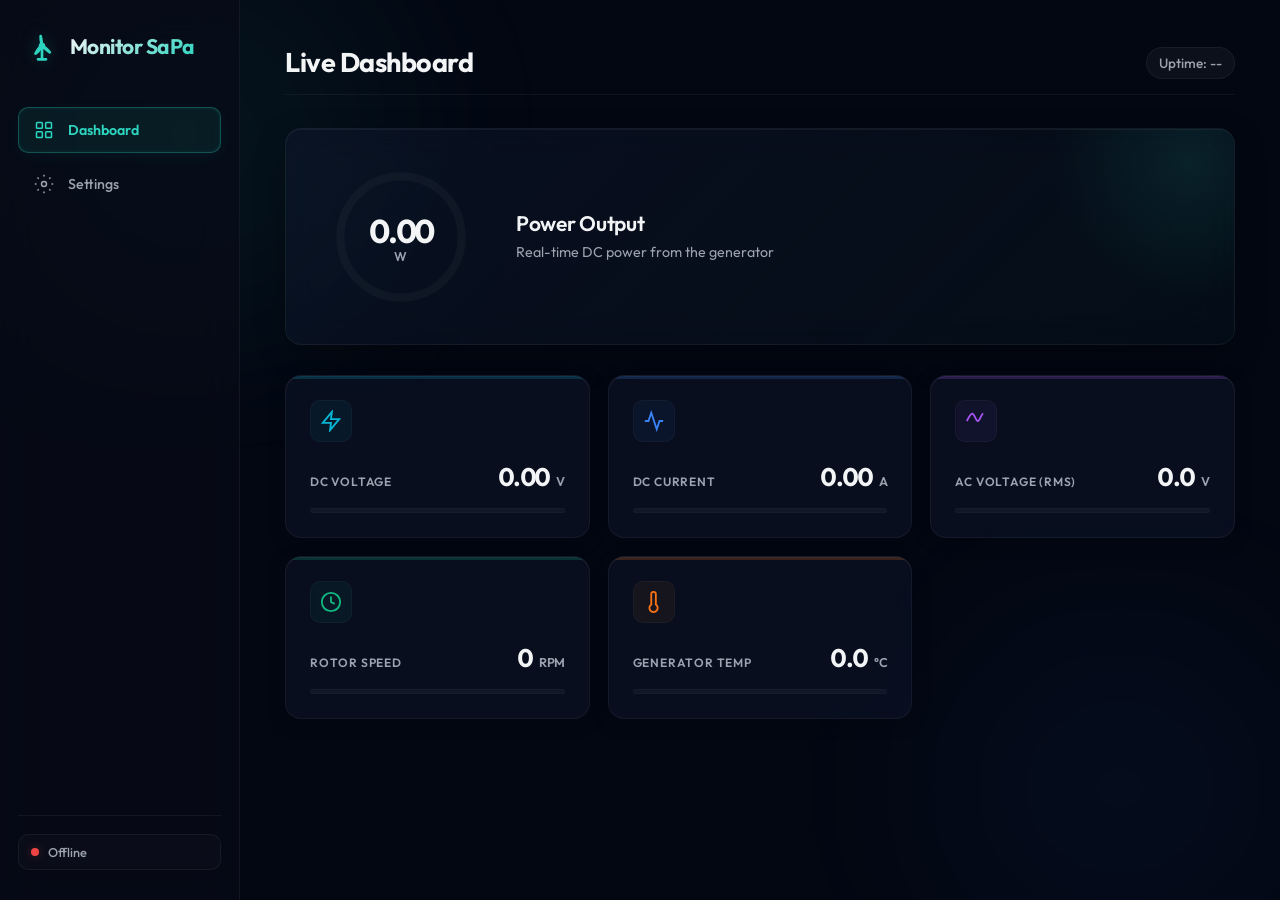
==== docs/index.html @ 62a58c52 "Add Glassmorphism Dark UI Stylesheet for Monitor SaPa" ====
<!DOCTYPE html>
<html lang="en">
<head>
    <meta charset="UTF-8">
    <meta name="viewport" content="width=device-width, initial-scale=1.0">
    <title>Wind Turbine Monitor</title>
    <link rel="stylesheet" href="style.css">
</head>
<body>
    <div id="app">
        <!-- Sidebar Navigation -->
        <nav class="sidebar" id="sidebar">
            <div class="sidebar-brand">
                <svg class="brand-icon" viewBox="0 0 24 24" fill="none" stroke="currentColor" stroke-width="2" stroke-linecap="round" stroke-linejoin="round">
                    <!-- Static Tower -->
                    <path d="M12 12v10M9 22h6" class="turbine-tower" />
                    <!-- Spinning Rotor Group -->
                    <g class="turbine-rotor">
                        <path d="M12 12c-0.6-2.5-1.2-5-1-7.5 0.5 2.5 1.1 5 1 7.5z" fill="currentColor" />
                        <path d="M12 12c1.9 1.7 3.8 3.3 5.9 4.7-1.7-1.9-3.2-3.8-5.9-4.7z" fill="currentColor" />
                        <path d="M12 12c-1.3 2.2-2.6 4.3-4.9 5.7 1.2-2.2 2.1-4.5 4.9-5.7z" fill="currentColor" />
                        <circle cx="12" cy="12" r="1.5" fill="currentColor" />
                    </g>
                </svg>
                <span class="brand-text">Monitor SaPa</span>
            </div>

            <div class="nav-links">
                <button class="nav-btn active" data-page="dashboard" id="nav-dashboard">
                    <svg viewBox="0 0 24 24" fill="none" stroke="currentColor" stroke-width="2">
                        <rect x="3" y="3" width="7" height="7" rx="1"/>
                        <rect x="14" y="3" width="7" height="7" rx="1"/>
                        <rect x="3" y="14" width="7" height="7" rx="1"/>
                        <rect x="14" y="14" width="7" height="7" rx="1"/>
                    </svg>
                    <span>Dashboard</span>
                </button>
                <button class="nav-btn" data-page="settings" id="nav-settings">
                    <svg viewBox="0 0 24 24" fill="none" stroke="currentColor" stroke-width="2">
                        <circle cx="12" cy="12" r="3"/>
                        <path d="M12 1v2M12 21v2M4.22 4.22l1.42 1.42M18.36 18.36l1.42 1.42M1 12h2M21 12h2M4.22 19.78l1.42-1.42M18.36 5.64l1.42-1.42"/>
                    </svg>
                    <span>Settings</span>
                </button>
            </div>

            <div class="sidebar-footer">
                <div class="conn-status" id="conn-badge">
                    <span class="conn-dot" id="ws-dot"></span>
                    <span id="ws-label">Offline</span>
                </div>
            </div>
        </nav>

        <!-- Mobile Top Bar -->
        <header class="mobile-bar" id="mobile-bar">
            <button class="hamburger" id="hamburger" aria-label="Toggle menu">
                <span></span><span></span><span></span>
            </button>
            <h1 class="mobile-title">Monitor SaPa</h1>
            <div class="conn-status mobile-conn" id="conn-badge-mobile">
                <span class="conn-dot" id="ws-dot-mobile"></span>
            </div>
        </header>

        <!-- Main Content Area -->
        <main class="content">

            <!-- ===== Dashboard Page ===== -->
            <section class="page active" id="page-dashboard">
                <div class="page-header">
                    <h2>Live Dashboard</h2>
                    <span class="page-subtitle" id="uptime-label">Uptime: --</span>
                </div>

                <!-- Hero Power Card -->
                <div class="hero-card" id="card-power">
                    <div class="hero-ring">
                        <svg viewBox="0 0 120 120">
                            <circle class="ring-bg" cx="60" cy="60" r="52"/>
                            <circle class="ring-fill" cx="60" cy="60" r="52" id="power-ring"/>
                        </svg>
                        <div class="hero-value">
                            <span id="val-dcpwr">0.00</span>
                            <small>W</small>
                        </div>
                    </div>
                    <div class="hero-meta">
                        <h3>Power Output</h3>
                        <p class="hero-desc">Real-time DC power from the generator</p>
                    </div>
                </div>

                <!-- Metric Cards Grid -->
                <div class="metrics-grid">
                    <div class="metric-card" data-type="voltage">
                        <div class="metric-icon">
                            <svg viewBox="0 0 24 24" fill="none" stroke="currentColor" stroke-width="2">
                                <path d="M13 2L3 14h9l-1 8 10-12h-9l1-8z"/>
                            </svg>
                        </div>
                        <div class="metric-body">
                            <span class="metric-label">DC Voltage</span>
                            <span class="metric-value"><span id="val-dcvolt">0.00</span> <small>V</small></span>
                        </div>
                        <div class="metric-bar"><div class="metric-bar-fill" id="bar-dcvolt"></div></div>
                    </div>

                    <div class="metric-card" data-type="current">
                        <div class="metric-icon">
                            <svg viewBox="0 0 24 24" fill="none" stroke="currentColor" stroke-width="2">
                                <path d="M22 12h-4l-3 9L9 3l-3 9H2"/>
                            </svg>
                        </div>
                        <div class="metric-body">
                            <span class="metric-label">DC Current</span>
                            <span class="metric-value"><span id="val-dccur">0.00</span> <small>A</small></span>
                        </div>
                        <div class="metric-bar"><div class="metric-bar-fill" id="bar-dccur"></div></div>
                    </div>

                    <div class="metric-card" data-type="ac">
                        <div class="metric-icon">
                            <svg viewBox="0 0 24 24" fill="none" stroke="currentColor" stroke-width="2">
                                <path d="M2 12c2-4 4-8 6-8s4 8 6 8 4-8 6-8"/>
                            </svg>
                        </div>
                        <div class="metric-body">
                            <span class="metric-label">AC Voltage (RMS)</span>
                            <span class="metric-value"><span id="val-acvolt">0.0</span> <small>V</small></span>
                        </div>
                        <div class="metric-bar"><div class="metric-bar-fill" id="bar-acvolt"></div></div>
                    </div>

                    <div class="metric-card" data-type="rpm">
                        <div class="metric-icon">
                            <svg viewBox="0 0 24 24" fill="none" stroke="currentColor" stroke-width="2">
                                <circle cx="12" cy="12" r="10"/>
                                <polyline points="12 6 12 12 16 14"/>
                            </svg>
                        </div>
                        <div class="metric-body">
                            <span class="metric-label">Rotor Speed</span>
                            <span class="metric-value"><span id="val-rpm">0</span> <small>RPM</small></span>
                        </div>
                        <div class="metric-bar"><div class="metric-bar-fill" id="bar-rpm"></div></div>
                    </div>

                    <div class="metric-card" data-type="temp">
                        <div class="metric-icon">
                            <svg viewBox="0 0 24 24" fill="none" stroke="currentColor" stroke-width="2">
                                <path d="M14 14.76V3.5a2.5 2.5 0 0 0-5 0v11.26a4.5 4.5 0 1 0 5 0z"/>
                            </svg>
                        </div>
                        <div class="metric-body">
                            <span class="metric-label">Generator Temp</span>
                            <span class="metric-value"><span id="val-temp">0.0</span> <small>&deg;C</small></span>
                        </div>
                        <div class="metric-bar"><div class="metric-bar-fill" id="bar-temp"></div></div>
                    </div>
                </div>
            </section>

            <!-- ===== Settings Page ===== -->
            <section class="page" id="page-settings">
                <div class="page-header">
                    <h2>Settings</h2>
                    <span class="page-subtitle">Device Configuration</span>
                </div>

                <div class="settings-grid">
                    <!-- WiFi Settings -->
                    <div class="settings-card">
                        <div class="settings-card-header">
                            <svg viewBox="0 0 24 24" fill="none" stroke="currentColor" stroke-width="2">
                                <path d="M5 12.55a11 11 0 0 1 14.08 0"/>
                                <path d="M1.42 9a16 16 0 0 1 21.16 0"/>
                                <path d="M8.53 16.11a6 6 0 0 1 6.95 0"/>
                                <line x1="12" y1="20" x2="12.01" y2="20"/>
                            </svg>
                            <h3>WiFi / Access Point</h3>
                        </div>
                        <div class="settings-card-body">
                            <div class="form-group">
                                <label for="cfg-ssid">SSID (Network Name)</label>
                                <input type="text" id="cfg-ssid" placeholder="WindTurbine_AP" maxlength="32">
                            </div>
                            <div class="form-group">
                                <label for="cfg-pass">Password</label>
                                <div class="input-group">
                                    <input type="password" id="cfg-pass" placeholder="••••••••" maxlength="63">
                                    <button class="input-addon" id="toggle-pass" aria-label="Show password">
                                        <svg viewBox="0 0 24 24" fill="none" stroke="currentColor" stroke-width="2">
                                            <path d="M1 12s4-8 11-8 11 8 11 8-4 8-11 8-11-8-11-8z"/>
                                            <circle cx="12" cy="12" r="3"/>
                                        </svg>
                                    </button>
                                </div>
                            </div>
                        </div>
                    </div>

                    <!-- Sensor Settings -->
                    <div class="settings-card">
                        <div class="settings-card-header">
                            <svg viewBox="0 0 24 24" fill="none" stroke="currentColor" stroke-width="2">
                                <path d="M22 12h-4l-3 9L9 3l-3 9H2"/>
                            </svg>
                            <h3>Sensor Configuration</h3>
                        </div>
                        <div class="settings-card-body">
                            <div class="form-group">
                                <label for="cfg-poll">Sensor Poll Interval (ms)</label>
                                <input type="number" id="cfg-poll" placeholder="100" min="50" max="5000" step="10">
                                <span class="form-hint">Lower = faster reads, higher CPU use (50–5000)</span>
                            </div>
                            <div class="form-group">
                                <label for="cfg-ws-push">WebSocket Push Interval (ms)</label>
                                <input type="number" id="cfg-ws-push" placeholder="500" min="100" max="10000" step="50">
                                <span class="form-hint">How often the dashboard receives updates (100–10000)</span>
                            </div>
                            <div class="form-group">
                                <label for="cfg-poles">BLDC Motor Poles</label>
                                <input type="number" id="cfg-poles" placeholder="4" min="2" max="50" step="2">
                                <span class="form-hint">Number of magnetic pole pairs on the rotor</span>
                            </div>
                        </div>
                    </div>

                    <!-- Display Settings -->
                    <div class="settings-card">
                        <div class="settings-card-header">
                            <svg viewBox="0 0 24 24" fill="none" stroke="currentColor" stroke-width="2">
                                <rect x="2" y="3" width="20" height="14" rx="2" ry="2"/>
                                <line x1="8" y1="21" x2="16" y2="21"/>
                                <line x1="12" y1="17" x2="12" y2="21"/>
                            </svg>
                            <h3>Display &amp; Limits</h3>
                        </div>
                        <div class="settings-card-body">
                            <div class="form-row">
                                <div class="form-group">
                                    <label for="cfg-max-v">Max Voltage (V)</label>
                                    <input type="number" id="cfg-max-v" placeholder="60" min="1" max="500" step="1">
                                </div>
                                <div class="form-group">
                                    <label for="cfg-max-a">Max Current (A)</label>
                                    <input type="number" id="cfg-max-a" placeholder="20" min="0.1" max="100" step="0.1">
                                </div>
                            </div>
                            <div class="form-row">
                                <div class="form-group">
                                    <label for="cfg-max-rpm">Max RPM</label>
                                    <input type="number" id="cfg-max-rpm" placeholder="3000" min="100" max="50000" step="100">
                                </div>
                                <div class="form-group">
                                    <label for="cfg-max-temp">Max Temp (&deg;C)</label>
                                    <input type="number" id="cfg-max-temp" placeholder="100" min="30" max="200" step="5">
                                </div>
                            </div>
                        </div>
                    </div>

                    <!-- System Info -->
                    <div class="settings-card">
                        <div class="settings-card-header">
                            <svg viewBox="0 0 24 24" fill="none" stroke="currentColor" stroke-width="2">
                                <circle cx="12" cy="12" r="10"/>
                                <line x1="12" y1="16" x2="12" y2="12"/>
                                <line x1="12" y1="8" x2="12.01" y2="8"/>
                            </svg>
                            <h3>System Information</h3>
                        </div>
                        <div class="settings-card-body">
                            <div class="info-row">
                                <span class="info-label">Firmware</span>
                                <span class="info-value" id="sys-fw">v1.0.0</span>
                            </div>
                            <div class="info-row">
                                <span class="info-label">Free Heap</span>
                                <span class="info-value" id="sys-heap">-- KB</span>
                            </div>
                            <div class="info-row">
                                <span class="info-label">Uptime</span>
                                <span class="info-value" id="sys-uptime">--</span>
                            </div>
                            <div class="info-row">
                                <span class="info-label">Connected Clients</span>
                                <span class="info-value" id="sys-clients">0</span>
                            </div>
                        </div>
                    </div>
                </div>

                <!-- Action Buttons -->
                <div class="settings-actions">
                    <button class="btn btn-primary" id="btn-save-cfg">
                        <svg viewBox="0 0 24 24" fill="none" stroke="currentColor" stroke-width="2">
                            <path d="M19 21H5a2 2 0 0 1-2-2V5a2 2 0 0 1 2-2h11l5 5v11a2 2 0 0 1-2 2z"/>
                            <polyline points="17 21 17 13 7 13 7 21"/>
                            <polyline points="7 3 7 8 15 8"/>
                        </svg>
                        Save Configuration
                    </button>
                    <button class="btn btn-outline" id="btn-restart">
                        <svg viewBox="0 0 24 24" fill="none" stroke="currentColor" stroke-width="2">
                            <polyline points="23 4 23 10 17 10"/>
                            <path d="M20.49 15a9 9 0 1 1-2.12-9.36L23 10"/>
                        </svg>
                        Restart Device
                    </button>
                </div>
            </section>

        </main>
    </div>

    <!-- Toast Notification -->
    <div class="toast" id="toast">
        <span id="toast-msg"></span>
    </div>

    <script src="script.js"></script>
</body>
</html>
---- docs/style.css ----
/* ====================================================================
   Monitor SaPa — Premium Glassmorphism Dark UI Stylesheet
   ==================================================================== */

/* --- Google Font Import --- */
@import url('https://fonts.googleapis.com/css2?family=Outfit:wght@300;400;500;600;700;800&display=swap');

/* --- Custom Variables & Palette --- */
:root {
    /* Color Palette */
    --bg-deep: #030712;
    --bg-surface: rgba(10, 15, 30, 0.6);
    --bg-card: rgba(17, 25, 48, 0.45);
    --bg-card-hover: rgba(23, 33, 62, 0.65);
    
    --border-subtle: rgba(255, 255, 255, 0.05);
    --border-hover: rgba(255, 255, 255, 0.12);
    --border-accent: rgba(45, 212, 191, 0.3);

    --text-primary: #f3f4f6;
    --text-secondary: #9ca3af;
    --text-muted: #6b7280;

    /* Theme Accents (Teal / Cyan Primary) */
    --accent: #2dd4bf;
    --accent-rgb: 45, 212, 191;
    --accent-glow: rgba(45, 212, 191, 0.25);
    --accent-soft: rgba(45, 212, 191, 0.08);

    /* Dynamic Card Accents */
    --volt-color: #06b6d4;
    --volt-glow: rgba(6, 182, 212, 0.3);
    --curr-color: #3b82f6;
    --curr-glow: rgba(59, 130, 246, 0.3);
    --ac-color: #a855f7;
    --ac-glow: rgba(168, 85, 247, 0.3);
    --rpm-color: #10b981;
    --rpm-glow: rgba(16, 185, 129, 0.3);
    --temp-color: #f97316;
    --temp-glow: rgba(249, 115, 22, 0.3);

    --green: #10b981;
    --green-glow: rgba(16, 185, 129, 0.3);
    --red: #ef4444;
    --red-glow: rgba(239, 68, 68, 0.3);

    /* Dimensions & Animation */
    --sidebar-w: 240px;
    --radius: 16px;
    --radius-sm: 10px;
    --transition: 0.3s cubic-bezier(0.25, 0.8, 0.25, 1);
    --font: 'Outfit', system-ui, -apple-system, sans-serif;
}

/* --- Base & Scrollbar Reset --- */
*, *::before, *::after {
    box-sizing: border-box;
    margin: 0;
    padding: 0;
}

html {
    font-size: 15px;
    scroll-behavior: smooth;
}

body {
    font-family: var(--font);
    background-color: var(--bg-deep);
    color: var(--text-primary);
    min-height: 100vh;
    overflow-x: hidden;
    -webkit-font-smoothing: antialiased;
    background-attachment: fixed;
    position: relative;
}

/* Animated fluid background ambient glows */
body::before {
    content: '';
    position: fixed;
    top: -15%;
    left: -15%;
    width: 60vw;
    height: 60vh;
    background: radial-gradient(circle, rgba(45, 212, 191, 0.07) 0%, transparent 70%);
    pointer-events: none;
    z-index: -2;
    filter: blur(40px);
    animation: drift-glow-1 25s ease-in-out infinite alternate;
}

body::after {
    content: '';
    position: fixed;
    bottom: -15%;
    right: -15%;
    width: 55vw;
    height: 55vh;
    background: radial-gradient(circle, rgba(59, 130, 246, 0.05) 0%, transparent 70%);
    pointer-events: none;
    z-index: -2;
    filter: blur(40px);
    animation: drift-glow-2 30s ease-in-out infinite alternate;
}

@keyframes drift-glow-1 {
    0% {
        transform: translate(0, 0) scale(1);
    }
    50% {
        transform: translate(12%, 8%) scale(1.15);
    }
    100% {
        transform: translate(-5%, 12%) scale(0.9);
    }
}

@keyframes drift-glow-2 {
    0% {
        transform: translate(0, 0) scale(1);
    }
    50% {
        transform: translate(-10%, -12%) scale(0.95);
    }
    100% {
        transform: translate(10%, -5%) scale(1.15);
    }
}

/* Custom Scrollbar */
::-webkit-scrollbar {
    width: 6px;
    height: 6px;
}
::-webkit-scrollbar-track {
    background: transparent;
}
::-webkit-scrollbar-thumb {
    background: rgba(255, 255, 255, 0.08);
    border-radius: 10px;
}
::-webkit-scrollbar-thumb:hover {
    background: rgba(255, 255, 255, 0.16);
}

/* --- Main App Layout --- */
#app {
    display: flex;
    min-height: 100vh;
    position: relative;
    z-index: 1;
}

/* --- Sidebar (Glassmorphism design) --- */
.sidebar {
    width: var(--sidebar-w);
    background: rgba(8, 12, 24, 0.65);
    border-right: 1px solid var(--border-subtle);
    backdrop-filter: blur(20px);
    -webkit-backdrop-filter: blur(20px);
    display: flex;
    flex-direction: column;
    padding: 2rem 1.2rem;
    position: fixed;
    top: 0;
    left: 0;
    height: 100vh;
    z-index: 100;
    transition: transform var(--transition);
}

.sidebar-brand {
    display: flex;
    align-items: center;
    gap: 0.8rem;
    padding: 0 0.5rem;
    margin-bottom: 3rem;
}

.brand-icon {
    width: 32px;
    height: 32px;
    color: var(--accent);
    filter: drop-shadow(0 0 8px var(--accent-glow));
}

.turbine-rotor {
    transform-origin: 12px 12px;
    animation: spin-slow 8s linear infinite;
}

@keyframes spin-slow {
    0% { transform: rotate(0deg); }
    100% { transform: rotate(360deg); }
}

.brand-text {
    font-size: 1.4rem;
    font-weight: 700;
    letter-spacing: -0.5px;
    background: linear-gradient(135deg, var(--text-primary), var(--accent));
    -webkit-background-clip: text;
    background-clip: text;
    -webkit-text-fill-color: transparent;
}

.nav-links {
    flex: 1;
    display: flex;
    flex-direction: column;
    gap: 0.5rem;
}

.nav-btn {
    display: flex;
    align-items: center;
    gap: 0.9rem;
    padding: 0.8rem 1rem;
    border: 1px solid transparent;
    border-radius: var(--radius-sm);
    background: transparent;
    color: var(--text-secondary);
    font-size: 0.95rem;
    font-weight: 500;
    cursor: pointer;
    transition: all var(--transition);
    font-family: var(--font);
}

.nav-btn svg {
    width: 20px;
    height: 20px;
    flex-shrink: 0;
    stroke-width: 1.8;
}

.nav-btn:hover {
    background: var(--accent-soft);
    color: var(--text-primary);
    border-color: rgba(45, 212, 191, 0.1);
    transform: translateX(3px);
}

.nav-btn.active {
    background: rgba(45, 212, 191, 0.08);
    color: var(--accent);
    border-color: var(--border-accent);
    font-weight: 600;
    box-shadow: 
        0 4px 15px rgba(45, 212, 191, 0.05),
        inset 0 0 4px rgba(45, 212, 191, 0.1);
}

.sidebar-footer {
    padding-top: 1.2rem;
    border-top: 1px solid var(--border-subtle);
}

.conn-status {
    display: flex;
    align-items: center;
    gap: 0.6rem;
    padding: 0.6rem 0.8rem;
    border-radius: var(--radius-sm);
    background: rgba(255, 255, 255, 0.02);
    border: 1px solid var(--border-subtle);
    font-size: 0.85rem;
    color: var(--text-secondary);
    font-weight: 500;
}

.conn-dot {
    width: 8px;
    height: 8px;
    border-radius: 50%;
    background: var(--red);
    box-shadow: 0 0 8px var(--red-glow);
    transition: all 0.4s ease;
}

.conn-dot.live {
    background: var(--green);
    box-shadow: 0 0 10px var(--green-glow);
    animation: pulse-dot 2.5s infinite;
}

@keyframes pulse-dot {
    0%, 100% { 
        box-shadow: 0 0 8px var(--green-glow); 
        transform: scale(1);
    }
    50% { 
        box-shadow: 0 0 16px var(--green-glow); 
        transform: scale(1.15);
    }
}

/* --- Mobile Navigation Bar --- */
.mobile-bar {
    display: none;
    position: fixed;
    top: 0;
    left: 0;
    right: 0;
    height: 60px;
    background: rgba(8, 12, 24, 0.8);
    backdrop-filter: blur(15px);
    -webkit-backdrop-filter: blur(15px);
    border-bottom: 1px solid var(--border-subtle);
    align-items: center;
    padding: 0 1.2rem;
    z-index: 200;
}

.hamburger {
    width: 38px;
    height: 38px;
    background: rgba(255, 255, 255, 0.03);
    border: 1px solid var(--border-subtle);
    border-radius: var(--radius-sm);
    cursor: pointer;
    display: flex;
    flex-direction: column;
    justify-content: center;
    gap: 5px;
    padding: 10px;
    transition: all var(--transition);
}

.hamburger span {
    display: block;
    height: 2px;
    width: 100%;
    background: var(--text-secondary);
    border-radius: 2px;
    transition: all var(--transition);
}

.hamburger:hover {
    background: rgba(255, 255, 255, 0.08);
}

.hamburger:hover span {
    background: var(--text-primary);
}

.mobile-title {
    flex: 1;
    text-align: center;
    font-size: 1.25rem;
    font-weight: 700;
    letter-spacing: -0.3px;
    color: var(--text-primary);
    background: linear-gradient(135deg, var(--text-primary), var(--accent));
    -webkit-background-clip: text;
    background-clip: text;
    -webkit-text-fill-color: transparent;
}

.mobile-conn .conn-dot {
    width: 10px;
    height: 10px;
}

/* --- Main Content Container --- */
.content {
    flex: 1;
    margin-left: var(--sidebar-w);
    padding: 3rem 3rem 4rem;
    min-height: 100vh;
}

/* --- Pages & Animations --- */
.page {
    display: none;
    animation: fadeUp var(--transition);
}

.page.active {
    display: block;
}

@keyframes fadeUp {
    from { 
        opacity: 0; 
        transform: translateY(16px); 
    }
    to { 
        opacity: 1; 
        transform: translateY(0); 
    }
}

.page-header {
    display: flex;
    justify-content: space-between;
    align-items: flex-end;
    margin-bottom: 2.2rem;
    border-bottom: 1px solid var(--border-subtle);
    padding-bottom: 1rem;
}

.page-header h2 {
    font-size: 1.8rem;
    font-weight: 700;
    letter-spacing: -0.5px;
}

.page-subtitle {
    font-size: 0.9rem;
    color: var(--text-secondary);
    font-weight: 500;
    background: rgba(255, 255, 255, 0.04);
    border: 1px solid var(--border-subtle);
    padding: 0.4rem 0.8rem;
    border-radius: 20px;
}

/* --- Hero Power Card (Glow styling) --- */
.hero-card {
    display: flex;
    align-items: center;
    gap: 3rem;
    background: linear-gradient(135deg, var(--bg-card), rgba(45, 212, 191, 0.03));
    border: 1px solid var(--border-subtle);
    border-radius: var(--radius);
    padding: 2.5rem 3rem;
    margin-bottom: 2rem;
    position: relative;
    overflow: hidden;
    box-shadow: 
        0 10px 30px rgba(0, 0, 0, 0.25),
        inset 0 1px 0 rgba(255, 255, 255, 0.05);
    backdrop-filter: blur(16px);
    -webkit-backdrop-filter: blur(16px);
}

.hero-card::after {
    content: '';
    position: absolute;
    top: -50%;
    right: -10%;
    width: 280px;
    height: 280px;
    background: radial-gradient(circle, var(--accent-glow), transparent 70%);
    pointer-events: none;
    opacity: 0.4;
}

.hero-ring {
    position: relative;
    width: 140px;
    height: 140px;
    flex-shrink: 0;
}

.hero-ring svg {
    width: 100%;
    height: 100%;
    transform: rotate(-90deg);
}

.ring-bg {
    fill: none;
    stroke: rgba(255, 255, 255, 0.03);
    stroke-width: 7;
}

.ring-fill {
    fill: none;
    stroke: var(--accent);
    stroke-width: 7;
    stroke-linecap: round;
    stroke-dasharray: 326.7;
    stroke-dashoffset: 326.7;
    transition: stroke-dashoffset 0.8s cubic-bezier(0.25, 0.8, 0.25, 1);
    filter: drop-shadow(0 0 8px var(--accent-glow));
}

.hero-value {
    position: absolute;
    top: 50%;
    left: 50%;
    transform: translate(-50%, -50%);
    text-align: center;
}

.hero-value span {
    font-size: 2.2rem;
    font-weight: 700;
    font-variant-numeric: tabular-nums;
    color: var(--text-primary);
    letter-spacing: -1px;
}

.hero-value small {
    display: block;
    font-size: 0.85rem;
    color: var(--text-secondary);
    font-weight: 600;
    margin-top: -4px;
    letter-spacing: 0.5px;
}

.hero-meta {
    flex: 1;
    z-index: 1;
}

.hero-meta h3 {
    font-size: 1.4rem;
    font-weight: 600;
    margin-bottom: 0.4rem;
    letter-spacing: -0.3px;
}

.hero-meta .hero-desc {
    color: var(--text-secondary);
    font-size: 0.95rem;
    line-height: 1.5;
}

/* --- Metric Cards Grid (Glassmorphism layout) --- */
.metrics-grid {
    display: grid;
    grid-template-columns: repeat(auto-fit, minmax(240px, 1fr));
    gap: 1.2rem;
}

.metric-card {
    background: var(--bg-card);
    border: 1px solid var(--border-subtle);
    border-radius: var(--radius);
    padding: 1.6rem;
    transition: all var(--transition);
    position: relative;
    overflow: hidden;
    backdrop-filter: blur(16px);
    -webkit-backdrop-filter: blur(16px);
    box-shadow: 
        0 4px 20px rgba(0, 0, 0, 0.15),
        inset 0 1px 0 rgba(255, 255, 255, 0.05);
}

.metric-card::before {
    content: '';
    position: absolute;
    top: 0;
    left: 0;
    right: 0;
    height: 3px;
    opacity: 0.2;
    transition: all var(--transition);
}

.metric-card:hover {
    background: var(--bg-card-hover);
    border-color: var(--border-hover);
    transform: translateY(-4px);
    box-shadow: 
        0 8px 30px rgba(0, 0, 0, 0.3);
}

/* Specific glows per card type on hover */
.metric-card[data-type="voltage"]::before { background: var(--volt-color); }
.metric-card[data-type="voltage"]:hover { 
    box-shadow: 0 10px 30px rgba(6, 182, 212, 0.08), 0 4px 10px rgba(0, 0, 0, 0.2); 
    border-color: rgba(6, 182, 212, 0.25);
}

.metric-card[data-type="current"]::before { background: var(--curr-color); }
.metric-card[data-type="current"]:hover { 
    box-shadow: 0 10px 30px rgba(59, 130, 246, 0.08), 0 4px 10px rgba(0, 0, 0, 0.2); 
    border-color: rgba(59, 130, 246, 0.25);
}

.metric-card[data-type="ac"]::before { background: var(--ac-color); }
.metric-card[data-type="ac"]:hover { 
    box-shadow: 0 10px 30px rgba(168, 85, 247, 0.08), 0 4px 10px rgba(0, 0, 0, 0.2); 
    border-color: rgba(168, 85, 247, 0.25);
}

.metric-card[data-type="rpm"]::before { background: var(--rpm-color); }
.metric-card[data-type="rpm"]:hover { 
    box-shadow: 0 10px 30px rgba(16, 185, 129, 0.08), 0 4px 10px rgba(0, 0, 0, 0.2); 
    border-color: rgba(16, 185, 129, 0.25);
}

.metric-card[data-type="temp"]::before { background: var(--temp-color); }
.metric-card[data-type="temp"]:hover { 
    box-shadow: 0 10px 30px rgba(249, 115, 22, 0.08), 0 4px 10px rgba(0, 0, 0, 0.2); 
    border-color: rgba(249, 115, 22, 0.25);
}

.metric-icon {
    width: 42px;
    height: 42px;
    border-radius: var(--radius-sm);
    display: flex;
    align-items: center;
    justify-content: center;
    margin-bottom: 1.2rem;
    border: 1px solid rgba(255, 255, 255, 0.03);
    transition: all var(--transition);
}

.metric-icon svg {
    width: 22px;
    height: 22px;
}

.metric-card[data-type="voltage"] .metric-icon { background: rgba(6, 182, 212, 0.06); color: var(--volt-color); }
.metric-card[data-type="voltage"]:hover .metric-icon { background: rgba(6, 182, 212, 0.12); filter: drop-shadow(0 0 6px var(--volt-glow)); }

.metric-card[data-type="current"] .metric-icon { background: rgba(59, 130, 246, 0.06); color: var(--curr-color); }
.metric-card[data-type="current"]:hover .metric-icon { background: rgba(59, 130, 246, 0.12); filter: drop-shadow(0 0 6px var(--curr-glow)); }

.metric-card[data-type="ac"] .metric-icon { background: rgba(168, 85, 247, 0.06); color: var(--ac-color); }
.metric-card[data-type="ac"]:hover .metric-icon { background: rgba(168, 85, 247, 0.12); filter: drop-shadow(0 0 6px var(--ac-glow)); }

.metric-card[data-type="rpm"] .metric-icon { background: rgba(16, 185, 129, 0.06); color: var(--rpm-color); }
.metric-card[data-type="rpm"]:hover .metric-icon { background: rgba(16, 185, 129, 0.12); filter: drop-shadow(0 0 6px var(--rpm-glow)); }

.metric-card[data-type="temp"] .metric-icon { background: rgba(249, 115, 22, 0.06); color: var(--temp-color); }
.metric-card[data-type="temp"]:hover .metric-icon { background: rgba(249, 115, 22, 0.12); filter: drop-shadow(0 0 6px var(--temp-glow)); }

.metric-body {
    display: flex;
    justify-content: space-between;
    align-items: baseline;
    margin-bottom: 1rem;
}

.metric-label {
    font-size: 0.8rem;
    color: var(--text-secondary);
    font-weight: 600;
    text-transform: uppercase;
    letter-spacing: 0.8px;
}

.metric-value {
    font-size: 1.7rem;
    font-weight: 700;
    font-variant-numeric: tabular-nums;
    letter-spacing: -0.5px;
}

.metric-value small {
    font-size: 0.85rem;
    color: var(--text-secondary);
    font-weight: 600;
    margin-left: 2px;
}

.metric-bar {
    height: 5px;
    background: rgba(255, 255, 255, 0.04);
    border-radius: 4px;
    overflow: hidden;
    border: 1px solid rgba(255, 255, 255, 0.02);
}

.metric-bar-fill {
    height: 100%;
    width: 0%;
    border-radius: 4px;
    transition: width 0.6s cubic-bezier(0.25, 0.8, 0.25, 1);
}

.metric-card[data-type="voltage"] .metric-bar-fill { background: linear-gradient(90deg, var(--volt-color), rgba(6, 182, 212, 0.3)); }
.metric-card[data-type="current"] .metric-bar-fill { background: linear-gradient(90deg, var(--curr-color), rgba(59, 130, 246, 0.3)); }
.metric-card[data-type="ac"] .metric-bar-fill { background: linear-gradient(90deg, var(--ac-color), rgba(168, 85, 247, 0.3)); }
.metric-card[data-type="rpm"] .metric-bar-fill { background: linear-gradient(90deg, var(--rpm-color), rgba(16, 185, 129, 0.3)); }
.metric-card[data-type="temp"] .metric-bar-fill { background: linear-gradient(90deg, var(--temp-color), rgba(249, 115, 22, 0.3)); }

/* --- Settings Page Form Styles --- */
.settings-grid {
    display: grid;
    grid-template-columns: repeat(auto-fit, minmax(320px, 1fr));
    gap: 1.5rem;
    margin-bottom: 2rem;
}

.settings-card {
    background: var(--bg-card);
    border: 1px solid var(--border-subtle);
    border-radius: var(--radius);
    overflow: hidden;
    transition: all var(--transition);
    backdrop-filter: blur(16px);
    -webkit-backdrop-filter: blur(16px);
    box-shadow: 
        0 4px 20px rgba(0, 0, 0, 0.15),
        inset 0 1px 0 rgba(255, 255, 255, 0.05);
}

.settings-card:hover {
    border-color: var(--border-hover);
    box-shadow: 0 8px 30px rgba(0, 0, 0, 0.25);
}

.settings-card-header {
    display: flex;
    align-items: center;
    gap: 0.8rem;
    padding: 1.2rem 1.5rem;
    background: rgba(255, 255, 255, 0.01);
    border-bottom: 1px solid var(--border-subtle);
}

.settings-card-header svg {
    width: 22px;
    height: 22px;
    color: var(--accent);
    flex-shrink: 0;
    filter: drop-shadow(0 0 4px var(--accent-glow));
}

.settings-card-header h3 {
    font-size: 1.05rem;
    font-weight: 600;
    letter-spacing: -0.2px;
}

.settings-card-body {
    padding: 1.5rem;
    display: flex;
    flex-direction: column;
    gap: 1.2rem;
}

.form-group {
    display: flex;
    flex-direction: column;
    gap: 0.4rem;
}

.form-group label {
    font-size: 0.85rem;
    color: var(--text-secondary);
    font-weight: 600;
}

.form-group input {
    background: rgba(0, 0, 0, 0.2);
    border: 1px solid var(--border-subtle);
    border-radius: var(--radius-sm);
    padding: 0.75rem 1rem;
    color: var(--text-primary);
    font-size: 0.95rem;
    font-family: var(--font);
    transition: all var(--transition);
    outline: none;
}

.form-group input:focus {
    border-color: var(--accent);
    box-shadow: 0 0 0 3px rgba(45, 212, 191, 0.15);
    background: rgba(0, 0, 0, 0.35);
}

.form-group input::placeholder {
    color: var(--text-muted);
}

.form-hint {
    font-size: 0.78rem;
    color: var(--text-muted);
    line-height: 1.4;
}

.form-row {
    display: grid;
    grid-template-columns: 1fr 1fr;
    gap: 1rem;
}

.input-group {
    display: flex;
    position: relative;
}

.input-group input {
    flex: 1;
    border-top-right-radius: 0;
    border-bottom-right-radius: 0;
}

.input-addon {
    background: rgba(0, 0, 0, 0.2);
    border: 1px solid var(--border-subtle);
    border-left: none;
    border-radius: 0 var(--radius-sm) var(--radius-sm) 0;
    padding: 0 0.9rem;
    color: var(--text-muted);
    cursor: pointer;
    transition: all var(--transition);
    display: flex;
    align-items: center;
    justify-content: center;
}

.input-addon:hover {
    color: var(--accent);
    background: rgba(255, 255, 255, 0.02);
}

.input-addon svg {
    width: 18px;
    height: 18px;
}

/* System Info Box Style */
.info-row {
    display: flex;
    justify-content: space-between;
    align-items: center;
    padding: 0.6rem 0;
    border-bottom: 1px solid var(--border-subtle);
}

.info-row:last-child {
    border-bottom: none;
}

.info-label {
    font-size: 0.9rem;
    color: var(--text-secondary);
    font-weight: 500;
}

.info-value {
    font-size: 0.9rem;
    font-weight: 600;
    color: var(--text-primary);
    font-variant-numeric: tabular-nums;
}

/* Actions Section */
.settings-actions {
    display: flex;
    gap: 1rem;
    flex-wrap: wrap;
}

.btn {
    display: inline-flex;
    align-items: center;
    justify-content: center;
    gap: 0.6rem;
    padding: 0.8rem 1.6rem;
    border-radius: var(--radius-sm);
    font-size: 0.95rem;
    font-weight: 600;
    font-family: var(--font);
    cursor: pointer;
    transition: all var(--transition);
    border: 1px solid transparent;
}

.btn svg {
    width: 20px;
    height: 20px;
    stroke-width: 2;
}

.btn-primary {
    background: var(--accent);
    color: #030712;
    box-shadow: 0 4px 15px rgba(45, 212, 191, 0.2);
}

.btn-primary:hover {
    background: #14b8a6;
    box-shadow: 0 6px 20px rgba(45, 212, 191, 0.35);
    transform: translateY(-2px);
}

.btn-primary:active {
    transform: translateY(0);
}

.btn-outline {
    background: transparent;
    color: var(--text-secondary);
    border: 1px solid var(--border-subtle);
}

.btn-outline:hover {
    border-color: var(--border-hover);
    color: var(--text-primary);
    background: rgba(255, 255, 255, 0.02);
    transform: translateY(-2px);
}

.btn-outline:active {
    transform: translateY(0);
}

/* --- Toast Notifications --- */
.toast {
    position: fixed;
    bottom: 2rem;
    left: 50%;
    transform: translateX(-50%) translateY(100px);
    background: rgba(13, 20, 35, 0.8);
    border: 1px solid var(--border-subtle);
    border-radius: var(--radius-sm);
    padding: 0.8rem 1.6rem;
    font-size: 0.95rem;
    font-weight: 600;
    color: var(--text-primary);
    box-shadow: 0 10px 40px rgba(0, 0, 0, 0.5);
    backdrop-filter: blur(12px);
    -webkit-backdrop-filter: blur(12px);
    z-index: 999;
    opacity: 0;
    transition: all 0.4s cubic-bezier(0.175, 0.885, 0.32, 1.275);
    pointer-events: none;
}

.toast.show {
    opacity: 1;
    transform: translateX(-50%) translateY(0);
    pointer-events: auto;
}

.toast.success { 
    border-color: rgba(16, 185, 129, 0.4);
    background: rgba(6, 30, 20, 0.85);
}
.toast.error { 
    border-color: rgba(239, 68, 68, 0.4);
    background: rgba(30, 10, 10, 0.85);
}

/* --- Responsive Media Queries --- */
@media (max-width: 768px) {
    .sidebar {
        transform: translateX(-100%);
    }

    .sidebar.open {
        transform: translateX(0);
        box-shadow: 15px 0 45px rgba(0, 0, 0, 0.6);
    }

    .mobile-bar {
        display: flex;
    }

    .content {
        margin-left: 0;
        padding: 80px 1.2rem 2.5rem;
    }

    .hero-card {
        flex-direction: column;
        text-align: center;
        padding: 2rem 1.5rem;
        gap: 2rem;
    }

    .metrics-grid {
        grid-template-columns: 1fr 1fr;
        gap: 1rem;
    }

    .settings-grid {
        grid-template-columns: 1fr;
    }

    .form-row {
        grid-template-columns: 1fr;
        gap: 1rem;
    }
}

@media (max-width: 480px) {
    .metrics-grid {
        grid-template-columns: 1fr;
    }
}
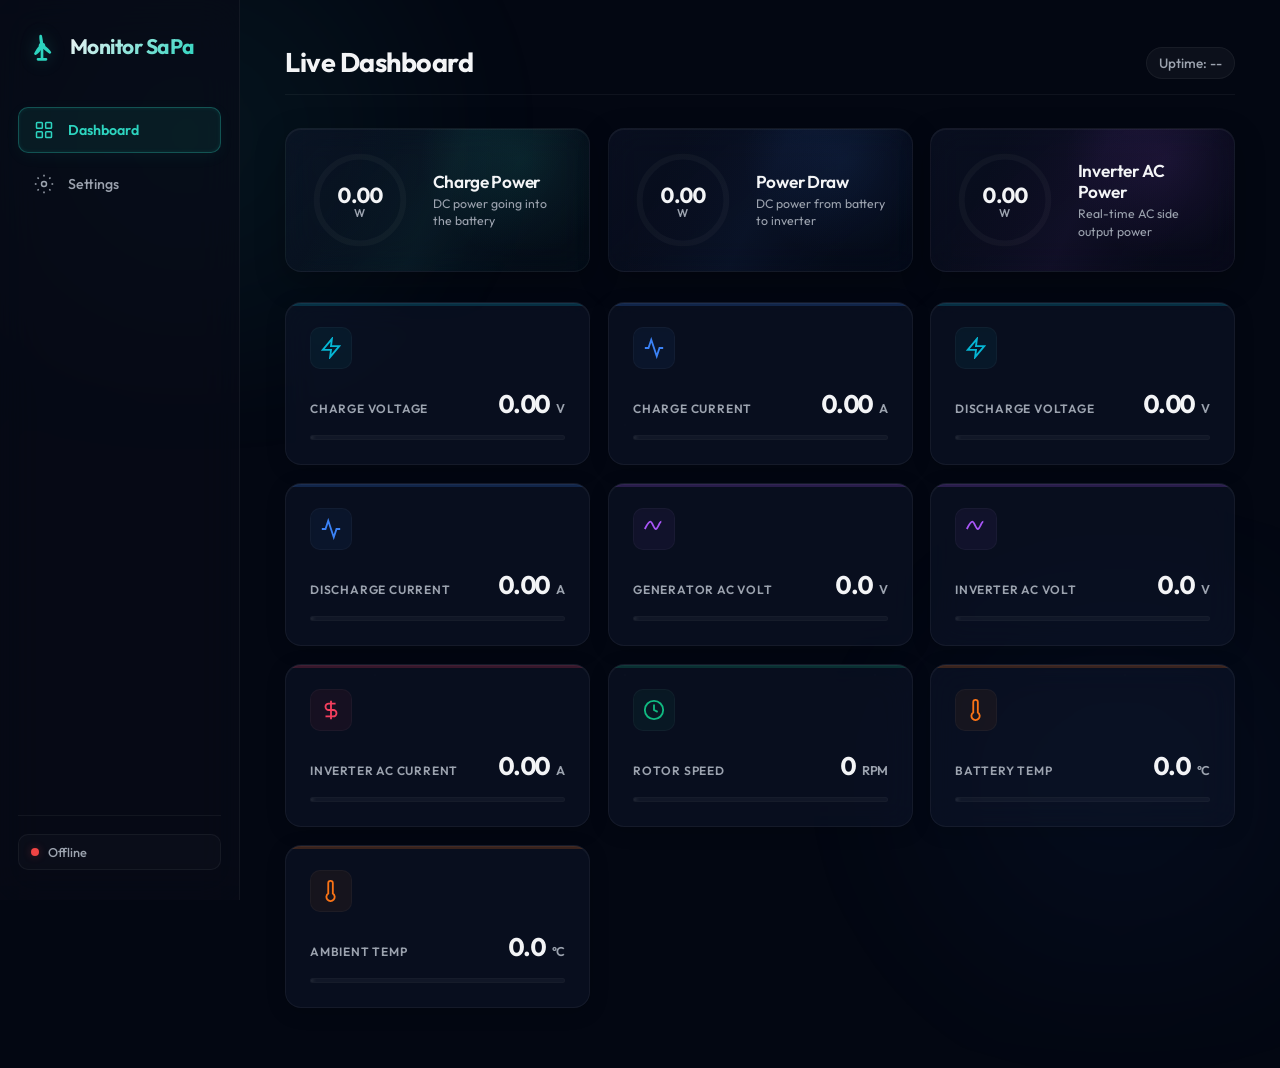
==== commit 85247074: "feat: implement web-based dashboard for real-time monitoring of power metrics" ====
--- a/docs/index.html
+++ b/docs/index.html
@@ -3,7 +3,7 @@
 <head>
     <meta charset="UTF-8">
     <meta name="viewport" content="width=device-width, initial-scale=1.0">
-    <title>Wind Turbine Monitor</title>
+    <title>Monitor SaPa</title>
     <link rel="stylesheet" href="style.css">
 </head>
 <body>
@@ -73,26 +73,66 @@
                     <span class="page-subtitle" id="uptime-label">Uptime: --</span>
                 </div>
 
-                <!-- Hero Power Card -->
-                <div class="hero-card" id="card-power">
-                    <div class="hero-ring">
-                        <svg viewBox="0 0 120 120">
-                            <circle class="ring-bg" cx="60" cy="60" r="52"/>
-                            <circle class="ring-fill" cx="60" cy="60" r="52" id="power-ring"/>
-                        </svg>
-                        <div class="hero-value">
-                            <span id="val-dcpwr">0.00</span>
-                            <small>W</small>
-                        </div>
-                    </div>
-                    <div class="hero-meta">
-                        <h3>Power Output</h3>
-                        <p class="hero-desc">Real-time DC power from the generator</p>
+                <!-- Hero Highlights Container -->
+                <div class="highlights-container">
+                    <!-- Highlight 1: Charge Power (DC) -->
+                    <div class="hero-card" id="card-power-charge" data-type="charge">
+                        <div class="hero-ring">
+                            <svg viewBox="0 0 120 120">
+                                <circle class="ring-bg" cx="60" cy="60" r="52"/>
+                                <circle class="ring-fill" cx="60" cy="60" r="52" id="power-ring-charge"/>
+                            </svg>
+                            <div class="hero-value">
+                                <span id="val-dcpwr-charge">0.00</span>
+                                <small>W</small>
+                            </div>
+                        </div>
+                        <div class="hero-meta">
+                            <h3>Charge Power</h3>
+                            <p class="hero-desc">DC power going into the battery</p>
+                        </div>
+                    </div>
+
+                    <!-- Highlight 2: Power Draw (DC) -->
+                    <div class="hero-card" id="card-power-discharge" data-type="discharge">
+                        <div class="hero-ring">
+                            <svg viewBox="0 0 120 120">
+                                <circle class="ring-bg" cx="60" cy="60" r="52"/>
+                                <circle class="ring-fill" cx="60" cy="60" r="52" id="power-ring-discharge"/>
+                            </svg>
+                            <div class="hero-value">
+                                <span id="val-dcpwr-discharge">0.00</span>
+                                <small>W</small>
+                            </div>
+                        </div>
+                        <div class="hero-meta">
+                            <h3>Power Draw</h3>
+                            <p class="hero-desc">DC power from battery to inverter</p>
+                        </div>
+                    </div>
+
+                    <!-- Highlight 3: Inverter Output (AC) -->
+                    <div class="hero-card" id="card-power-inverter" data-type="inverter">
+                        <div class="hero-ring">
+                            <svg viewBox="0 0 120 120">
+                                <circle class="ring-bg" cx="60" cy="60" r="52"/>
+                                <circle class="ring-fill" cx="60" cy="60" r="52" id="power-ring-inverter"/>
+                            </svg>
+                            <div class="hero-value">
+                                <span id="val-acpwr-inverter">0.00</span>
+                                <small>W</small>
+                            </div>
+                        </div>
+                        <div class="hero-meta">
+                            <h3>Inverter AC Power</h3>
+                            <p class="hero-desc">Real-time AC side output power</p>
+                        </div>
                     </div>
                 </div>
 
                 <!-- Metric Cards Grid -->
                 <div class="metrics-grid">
+                    <!-- Gen DC Channel 1 -->
                     <div class="metric-card" data-type="voltage">
                         <div class="metric-icon">
                             <svg viewBox="0 0 24 24" fill="none" stroke="currentColor" stroke-width="2">
@@ -100,10 +140,10 @@
                             </svg>
                         </div>
                         <div class="metric-body">
-                            <span class="metric-label">DC Voltage</span>
-                            <span class="metric-value"><span id="val-dcvolt">0.00</span> <small>V</small></span>
-                        </div>
-                        <div class="metric-bar"><div class="metric-bar-fill" id="bar-dcvolt"></div></div>
+                            <span class="metric-label">Charge Voltage</span>
+                            <span class="metric-value"><span id="val-dcvolt1">0.00</span> <small>V</small></span>
+                        </div>
+                        <div class="metric-bar"><div class="metric-bar-fill" id="bar-dcvolt1"></div></div>
                     </div>
 
                     <div class="metric-card" data-type="current">
@@ -113,12 +153,40 @@
                             </svg>
                         </div>
                         <div class="metric-body">
-                            <span class="metric-label">DC Current</span>
-                            <span class="metric-value"><span id="val-dccur">0.00</span> <small>A</small></span>
-                        </div>
-                        <div class="metric-bar"><div class="metric-bar-fill" id="bar-dccur"></div></div>
-                    </div>
-
+                            <span class="metric-label">Charge Current</span>
+                            <span class="metric-value"><span id="val-dccur1">0.00</span> <small>A</small></span>
+                        </div>
+                        <div class="metric-bar"><div class="metric-bar-fill" id="bar-dccur1"></div></div>
+                    </div>
+
+                    <!-- Load DC Channel 2 -->
+                    <div class="metric-card" data-type="voltage">
+                        <div class="metric-icon">
+                            <svg viewBox="0 0 24 24" fill="none" stroke="currentColor" stroke-width="2">
+                                <path d="M13 2L3 14h9l-1 8 10-12h-9l1-8z"/>
+                            </svg>
+                        </div>
+                        <div class="metric-body">
+                            <span class="metric-label">Discharge Voltage</span>
+                            <span class="metric-value"><span id="val-dcvolt2">0.00</span> <small>V</small></span>
+                        </div>
+                        <div class="metric-bar"><div class="metric-bar-fill" id="bar-dcvolt2"></div></div>
+                    </div>
+
+                    <div class="metric-card" data-type="current">
+                        <div class="metric-icon">
+                            <svg viewBox="0 0 24 24" fill="none" stroke="currentColor" stroke-width="2">
+                                <path d="M22 12h-4l-3 9L9 3l-3 9H2"/>
+                            </svg>
+                        </div>
+                        <div class="metric-body">
+                            <span class="metric-label">Discharge Current</span>
+                            <span class="metric-value"><span id="val-dccur2">0.00</span> <small>A</small></span>
+                        </div>
+                        <div class="metric-bar"><div class="metric-bar-fill" id="bar-dccur2"></div></div>
+                    </div>
+
+                    <!-- AC Channels -->
                     <div class="metric-card" data-type="ac">
                         <div class="metric-icon">
                             <svg viewBox="0 0 24 24" fill="none" stroke="currentColor" stroke-width="2">
@@ -126,12 +194,39 @@
                             </svg>
                         </div>
                         <div class="metric-body">
-                            <span class="metric-label">AC Voltage (RMS)</span>
-                            <span class="metric-value"><span id="val-acvolt">0.0</span> <small>V</small></span>
-                        </div>
-                        <div class="metric-bar"><div class="metric-bar-fill" id="bar-acvolt"></div></div>
-                    </div>
-
+                            <span class="metric-label">Generator AC Volt</span>
+                            <span class="metric-value"><span id="val-acvolt1">0.0</span> <small>V</small></span>
+                        </div>
+                        <div class="metric-bar"><div class="metric-bar-fill" id="bar-acvolt1"></div></div>
+                    </div>
+
+                    <div class="metric-card" data-type="ac">
+                        <div class="metric-icon">
+                            <svg viewBox="0 0 24 24" fill="none" stroke="currentColor" stroke-width="2">
+                                <path d="M2 12c2-4 4-8 6-8s4 8 6 8 4-8 6-8"/>
+                            </svg>
+                        </div>
+                        <div class="metric-body">
+                            <span class="metric-label">Inverter AC Volt</span>
+                            <span class="metric-value"><span id="val-acvolt2">0.0</span> <small>V</small></span>
+                        </div>
+                        <div class="metric-bar"><div class="metric-bar-fill" id="bar-acvolt2"></div></div>
+                    </div>
+
+                    <div class="metric-card" data-type="accur">
+                        <div class="metric-icon">
+                            <svg viewBox="0 0 24 24" fill="none" stroke="currentColor" stroke-width="2">
+                                <path d="M12 2v20M17 5H9.5a3.5 3.5 0 0 0 0 7h5a3.5 3.5 0 0 1 0 7H6"/>
+                            </svg>
+                        </div>
+                        <div class="metric-body">
+                            <span class="metric-label">Inverter AC Current</span>
+                            <span class="metric-value"><span id="val-accur">0.00</span> <small>A</small></span>
+                        </div>
+                        <div class="metric-bar"><div class="metric-bar-fill" id="bar-accur"></div></div>
+                    </div>
+
+                    <!-- Physical Parameters -->
                     <div class="metric-card" data-type="rpm">
                         <div class="metric-icon">
                             <svg viewBox="0 0 24 24" fill="none" stroke="currentColor" stroke-width="2">
@@ -153,10 +248,23 @@
                             </svg>
                         </div>
                         <div class="metric-body">
-                            <span class="metric-label">Generator Temp</span>
-                            <span class="metric-value"><span id="val-temp">0.0</span> <small>&deg;C</small></span>
-                        </div>
-                        <div class="metric-bar"><div class="metric-bar-fill" id="bar-temp"></div></div>
+                            <span class="metric-label">Battery Temp</span>
+                            <span class="metric-value"><span id="val-temp1">0.0</span> <small>&deg;C</small></span>
+                        </div>
+                        <div class="metric-bar"><div class="metric-bar-fill" id="bar-temp1"></div></div>
+                    </div>
+
+                    <div class="metric-card" data-type="temp">
+                        <div class="metric-icon">
+                            <svg viewBox="0 0 24 24" fill="none" stroke="currentColor" stroke-width="2">
+                                <path d="M14 14.76V3.5a2.5 2.5 0 0 0-5 0v11.26a4.5 4.5 0 1 0 5 0z"/>
+                            </svg>
+                        </div>
+                        <div class="metric-body">
+                            <span class="metric-label">Ambient Temp</span>
+                            <span class="metric-value"><span id="val-temp2">0.0</span> <small>&deg;C</small></span>
+                        </div>
+                        <div class="metric-bar"><div class="metric-bar-fill" id="bar-temp2"></div></div>
                     </div>
                 </div>
             </section>
@@ -200,6 +308,41 @@
                         </div>
                     </div>
 
+                    <!-- WiFi Client Mode (STA) Settings -->
+                    <div class="settings-card">
+                        <div class="settings-card-header">
+                            <svg viewBox="0 0 24 24" fill="none" stroke="currentColor" stroke-width="2">
+                                <path d="M5 12.55a11 11 0 0 1 14.08 0"/>
+                                <path d="M1.42 9a16 16 0 0 1 21.16 0"/>
+                                <path d="M8.53 16.11a6 6 0 0 1 6.95 0"/>
+                                <line x1="12" y1="20" x2="12.01" y2="20"/>
+                            </svg>
+                            <h3>WiFi Client Mode (STA)</h3>
+                        </div>
+                        <div class="settings-card-body">
+                            <div class="form-group" style="flex-direction: row; gap: 0.6rem; align-items: center;">
+                                <input type="checkbox" id="cfg-sta-enabled" style="width: auto; cursor: pointer;">
+                                <label for="cfg-sta-enabled" style="cursor: pointer; margin-bottom: 0;">Enable Client Mode (STA)</label>
+                            </div>
+                            <div class="form-group">
+                                <label for="cfg-sta-ssid">Router SSID (Network Name)</label>
+                                <input type="text" id="cfg-sta-ssid" placeholder="Home_WiFi" maxlength="32">
+                            </div>
+                            <div class="form-group">
+                                <label for="cfg-sta-pass">Router Password</label>
+                                <div class="input-group">
+                                    <input type="password" id="cfg-sta-pass" placeholder="••••••••" maxlength="63">
+                                    <button class="input-addon" id="toggle-sta-pass" aria-label="Show router password">
+                                        <svg viewBox="0 0 24 24" fill="none" stroke="currentColor" stroke-width="2">
+                                            <path d="M1 12s4-8 11-8 11 8 11 8-4 8-11 8-11-8-11-8z"/>
+                                            <circle cx="12" cy="12" r="3"/>
+                                        </svg>
+                                    </button>
+                                </div>
+                            </div>
+                        </div>
+                    </div>
+
                     <!-- Sensor Settings -->
                     <div class="settings-card">
                         <div class="settings-card-header">
@@ -224,6 +367,15 @@
                                 <input type="number" id="cfg-poles" placeholder="4" min="2" max="50" step="2">
                                 <span class="form-hint">Number of magnetic pole pairs on the rotor</span>
                             </div>
+                            <div class="form-group">
+                                <label for="cfg-rpm-mode">RPM Sensor Type</label>
+                                <select id="cfg-rpm-mode" style="width: 100%; padding: 0.6rem; border-radius: 6px; background: rgba(255, 255, 255, 0.05); border: 1px solid rgba(255, 255, 255, 0.1); color: #fff; font-family: inherit; font-size: 0.9rem; cursor: pointer; outline: none; transition: border-color 0.2s;">
+                                    <option value="0" style="background: #0d1527; color: #fff;">3-Phase Internal Hall</option>
+                                    <option value="1" style="background: #0d1527; color: #fff;">1-Phase External Hall</option>
+                                    <option value="2" style="background: #0d1527; color: #fff;">Infrared RPM Module</option>
+                                </select>
+                                <span class="form-hint">Type of RPM feedback device wired to ESP32</span>
+                            </div>
                         </div>
                     </div>
 
@@ -257,6 +409,53 @@
                                     <label for="cfg-max-temp">Max Temp (&deg;C)</label>
                                     <input type="number" id="cfg-max-temp" placeholder="100" min="30" max="200" step="5">
                                 </div>
+                            </div>
+                        </div>
+                    </div>
+
+                    <!-- MQTT Telemetry Settings -->
+                    <div class="settings-card">
+                        <div class="settings-card-header">
+                            <svg viewBox="0 0 24 24" fill="none" stroke="currentColor" stroke-width="2">
+                                <rect x="2" y="3" width="20" height="14" rx="2" ry="2"/>
+                                <line x1="8" y1="21" x2="16" y2="21"/>
+                                <line x1="12" y1="17" x2="12" y2="21"/>
+                            </svg>
+                            <h3>MQTT Telemetry</h3>
+                        </div>
+                        <div class="settings-card-body">
+                            <div class="form-group" style="flex-direction: row; gap: 0.6rem; align-items: center;">
+                                <input type="checkbox" id="cfg-mqtt-enabled" style="width: auto; cursor: pointer;">
+                                <label for="cfg-mqtt-enabled" style="cursor: pointer; margin-bottom: 0;">Enable MQTT Publishing</label>
+                            </div>
+                            <div class="form-row">
+                                <div class="form-group">
+                                    <label for="cfg-mqtt-server">Broker Server IP/Host</label>
+                                    <input type="text" id="cfg-mqtt-server" placeholder="192.168.1.100" maxlength="63">
+                                </div>
+                                <div class="form-group">
+                                    <label for="cfg-mqtt-port">Broker Port</label>
+                                    <input type="number" id="cfg-mqtt-port" placeholder="1883" min="1" max="65535">
+                                </div>
+                            </div>
+                            <div class="form-row">
+                                <div class="form-group">
+                                    <label for="cfg-mqtt-user">Username (optional)</label>
+                                    <input type="text" id="cfg-mqtt-user" placeholder="User" maxlength="32">
+                                </div>
+                                <div class="form-group">
+                                    <label for="cfg-mqtt-pass">Password (optional)</label>
+                                    <input type="password" id="cfg-mqtt-pass" placeholder="••••••••" maxlength="63">
+                                </div>
+                            </div>
+                            <div class="form-group">
+                                <label for="cfg-mqtt-topic">Publish Topic</label>
+                                <input type="text" id="cfg-mqtt-topic" placeholder="sapa/turbine/metrics" maxlength="63">
+                            </div>
+                            <div class="form-group">
+                                <label for="cfg-mqtt-interval">Publish Interval (ms)</label>
+                                <input type="number" id="cfg-mqtt-interval" placeholder="5000" min="500" max="3600000" step="500">
+                                <span class="form-hint">MQTT telemetry updates rate (500–3600000)</span>
                             </div>
                         </div>
                     </div>
--- a/docs/style.css
+++ b/docs/style.css
@@ -38,6 +38,8 @@
     --rpm-glow: rgba(16, 185, 129, 0.3);
     --temp-color: #f97316;
     --temp-glow: rgba(249, 115, 22, 0.3);
+    --accur-color: #f43f5e;
+    --accur-glow: rgba(244, 63, 94, 0.3);
 
     --green: #10b981;
     --green-glow: rgba(16, 185, 129, 0.3);
@@ -73,6 +75,21 @@
     -webkit-font-smoothing: antialiased;
     background-attachment: fixed;
     position: relative;
+    /* Subtle animated starfield via layered radial gradients */
+    background-image:
+        radial-gradient(1.2px 1.2px at 10% 15%, rgba(255,255,255,0.06) 50%, transparent 50%),
+        radial-gradient(1px 1px at 25% 40%, rgba(45,212,191,0.05) 50%, transparent 50%),
+        radial-gradient(1.5px 1.5px at 50% 70%, rgba(255,255,255,0.04) 50%, transparent 50%),
+        radial-gradient(1px 1px at 72% 20%, rgba(168,85,247,0.04) 50%, transparent 50%),
+        radial-gradient(1.3px 1.3px at 85% 55%, rgba(255,255,255,0.05) 50%, transparent 50%),
+        radial-gradient(1px 1px at 40% 90%, rgba(59,130,246,0.04) 50%, transparent 50%),
+        radial-gradient(0.8px 0.8px at 15% 65%, rgba(255,255,255,0.03) 50%, transparent 50%),
+        radial-gradient(1.2px 1.2px at 65% 85%, rgba(45,212,191,0.04) 50%, transparent 50%),
+        radial-gradient(1px 1px at 90% 35%, rgba(255,255,255,0.04) 50%, transparent 50%),
+        radial-gradient(0.8px 0.8px at 55% 10%, rgba(249,115,22,0.03) 50%, transparent 50%);
+    background-size: 200px 200px, 300px 300px, 250px 250px, 350px 350px, 180px 180px,
+                     280px 280px, 320px 320px, 220px 220px, 260px 260px, 340px 340px;
+    animation: star-drift 90s linear infinite;
 }
 
 /* Animated fluid background ambient glows */
@@ -126,6 +143,13 @@
     100% {
         transform: translate(10%, -5%) scale(1.15);
     }
+}
+
+/* Slow star-drift for background dots */
+@keyframes star-drift {
+    0%   { background-position: 0 0, 0 0, 0 0, 0 0, 0 0, 0 0, 0 0, 0 0, 0 0, 0 0; }
+    100% { background-position: 200px 150px, -300px 200px, 250px -180px, -150px 350px, 180px -120px,
+                                -280px 160px, 320px 220px, -200px -150px, 260px 300px, -340px -200px; }
 }
 
 /* Custom Scrollbar */
@@ -417,16 +441,24 @@
     border-radius: 20px;
 }
 
+/* --- Hero Highlights Layout --- */
+.highlights-container {
+    display: grid;
+    grid-template-columns: repeat(auto-fit, minmax(280px, 1fr));
+    gap: 1.2rem;
+    margin-bottom: 2rem;
+}
+
 /* --- Hero Power Card (Glow styling) --- */
 .hero-card {
     display: flex;
     align-items: center;
-    gap: 3rem;
-    background: linear-gradient(135deg, var(--bg-card), rgba(45, 212, 191, 0.03));
+    gap: 1.5rem;
+    background: linear-gradient(135deg, var(--bg-card), rgba(255, 255, 255, 0.01));
     border: 1px solid var(--border-subtle);
     border-radius: var(--radius);
-    padding: 2.5rem 3rem;
-    margin-bottom: 2rem;
+    padding: 1.4rem 1.6rem;
+    margin-bottom: 0;
     position: relative;
     overflow: hidden;
     box-shadow: 
@@ -434,6 +466,50 @@
         inset 0 1px 0 rgba(255, 255, 255, 0.05);
     backdrop-filter: blur(16px);
     -webkit-backdrop-filter: blur(16px);
+    animation: card-entrance 0.6s cubic-bezier(0.25, 0.8, 0.25, 1) both;
+}
+
+/* Redefine accents locally inside each card type */
+.hero-card[data-type="charge"] {
+    --accent: #2dd4bf;
+    --accent-rgb: 45, 212, 191;
+    --accent-glow: rgba(45, 212, 191, 0.25);
+    background: linear-gradient(135deg, var(--bg-card), rgba(45, 212, 191, 0.03));
+}
+
+.hero-card[data-type="discharge"] {
+    --accent: #3b82f6;
+    --accent-rgb: 59, 130, 246;
+    --accent-glow: rgba(59, 130, 246, 0.25);
+    background: linear-gradient(135deg, var(--bg-card), rgba(59, 130, 246, 0.03));
+    animation-delay: 0.1s;
+}
+
+.hero-card[data-type="inverter"] {
+    --accent: #a855f7;
+    --accent-rgb: 168, 85, 247;
+    --accent-glow: rgba(168, 85, 247, 0.25);
+    background: linear-gradient(135deg, var(--bg-card), rgba(168, 85, 247, 0.03));
+    animation-delay: 0.2s;
+}
+
+.hero-card::before {
+    content: '';
+    position: absolute;
+    top: -100%;
+    left: -100%;
+    width: 300%;
+    height: 300%;
+    background: linear-gradient(
+        115deg,
+        transparent 40%,
+        rgba(var(--accent-rgb), 0.02) 45%,
+        rgba(var(--accent-rgb), 0.05) 50%,
+        rgba(var(--accent-rgb), 0.02) 55%,
+        transparent 60%
+    );
+    animation: shimmer-sweep 8s ease-in-out infinite;
+    pointer-events: none;
 }
 
 .hero-card::after {
@@ -441,17 +517,39 @@
     position: absolute;
     top: -50%;
     right: -10%;
-    width: 280px;
-    height: 280px;
+    width: 200px;
+    height: 200px;
     background: radial-gradient(circle, var(--accent-glow), transparent 70%);
     pointer-events: none;
     opacity: 0.4;
+    animation: hero-glow-breathe 4s ease-in-out infinite;
+}
+
+@keyframes shimmer-sweep {
+    0%, 100% { transform: translateX(-30%) translateY(-30%) rotate(0deg); }
+    50%      { transform: translateX(30%) translateY(30%) rotate(0deg); }
+}
+
+@keyframes hero-glow-breathe {
+    0%, 100% { opacity: 0.3; transform: scale(1); }
+    50%      { opacity: 0.6; transform: scale(1.08); }
+}
+
+@keyframes card-entrance {
+    from {
+        opacity: 0;
+        transform: translateY(20px) scale(0.97);
+    }
+    to {
+        opacity: 1;
+        transform: translateY(0) scale(1);
+    }
 }
 
 .hero-ring {
     position: relative;
-    width: 140px;
-    height: 140px;
+    width: 100px;
+    height: 100px;
     flex-shrink: 0;
 }
 
@@ -476,6 +574,12 @@
     stroke-dashoffset: 326.7;
     transition: stroke-dashoffset 0.8s cubic-bezier(0.25, 0.8, 0.25, 1);
     filter: drop-shadow(0 0 8px var(--accent-glow));
+    animation: ring-glow-pulse 3s ease-in-out infinite;
+}
+
+@keyframes ring-glow-pulse {
+    0%, 100% { filter: drop-shadow(0 0 6px var(--accent-glow)); }
+    50%      { filter: drop-shadow(0 0 16px var(--accent-glow)) drop-shadow(0 0 30px rgba(var(--accent-rgb), 0.1)); }
 }
 
 .hero-value {
@@ -487,19 +591,19 @@
 }
 
 .hero-value span {
-    font-size: 2.2rem;
+    font-size: 1.45rem;
     font-weight: 700;
     font-variant-numeric: tabular-nums;
     color: var(--text-primary);
-    letter-spacing: -1px;
+    letter-spacing: -0.5px;
 }
 
 .hero-value small {
     display: block;
-    font-size: 0.85rem;
+    font-size: 0.75rem;
     color: var(--text-secondary);
     font-weight: 600;
-    margin-top: -4px;
+    margin-top: -3px;
     letter-spacing: 0.5px;
 }
 
@@ -509,16 +613,16 @@
 }
 
 .hero-meta h3 {
-    font-size: 1.4rem;
+    font-size: 1.15rem;
     font-weight: 600;
-    margin-bottom: 0.4rem;
-    letter-spacing: -0.3px;
+    margin-bottom: 0.2rem;
+    letter-spacing: -0.2px;
 }
 
 .hero-meta .hero-desc {
     color: var(--text-secondary);
-    font-size: 0.95rem;
-    line-height: 1.5;
+    font-size: 0.82rem;
+    line-height: 1.4;
 }
 
 /* --- Metric Cards Grid (Glassmorphism layout) --- */
@@ -541,7 +645,20 @@
     box-shadow: 
         0 4px 20px rgba(0, 0, 0, 0.15),
         inset 0 1px 0 rgba(255, 255, 255, 0.05);
-}
+    animation: card-entrance 0.5s cubic-bezier(0.25, 0.8, 0.25, 1) both;
+}
+
+/* Staggered entrance for each card */
+.metric-card:nth-child(1)  { animation-delay: 0.08s; }
+.metric-card:nth-child(2)  { animation-delay: 0.14s; }
+.metric-card:nth-child(3)  { animation-delay: 0.20s; }
+.metric-card:nth-child(4)  { animation-delay: 0.26s; }
+.metric-card:nth-child(5)  { animation-delay: 0.32s; }
+.metric-card:nth-child(6)  { animation-delay: 0.38s; }
+.metric-card:nth-child(7)  { animation-delay: 0.44s; }
+.metric-card:nth-child(8)  { animation-delay: 0.50s; }
+.metric-card:nth-child(9)  { animation-delay: 0.56s; }
+.metric-card:nth-child(10) { animation-delay: 0.62s; }
 
 .metric-card::before {
     content: '';
@@ -562,6 +679,12 @@
         0 8px 30px rgba(0, 0, 0, 0.3);
 }
 
+.metric-card:hover::before {
+    opacity: 0.8;
+    height: 3px;
+    box-shadow: 0 2px 12px currentColor;
+}
+
 /* Specific glows per card type on hover */
 .metric-card[data-type="voltage"]::before { background: var(--volt-color); }
 .metric-card[data-type="voltage"]:hover { 
@@ -593,6 +716,12 @@
     border-color: rgba(249, 115, 22, 0.25);
 }
 
+.metric-card[data-type="accur"]::before { background: var(--accur-color); }
+.metric-card[data-type="accur"]:hover { 
+    box-shadow: 0 10px 30px rgba(244, 63, 94, 0.08), 0 4px 10px rgba(0, 0, 0, 0.2); 
+    border-color: rgba(244, 63, 94, 0.25);
+}
+
 .metric-icon {
     width: 42px;
     height: 42px;
@@ -624,6 +753,9 @@
 
 .metric-card[data-type="temp"] .metric-icon { background: rgba(249, 115, 22, 0.06); color: var(--temp-color); }
 .metric-card[data-type="temp"]:hover .metric-icon { background: rgba(249, 115, 22, 0.12); filter: drop-shadow(0 0 6px var(--temp-glow)); }
+
+.metric-card[data-type="accur"] .metric-icon { background: rgba(244, 63, 94, 0.06); color: var(--accur-color); }
+.metric-card[data-type="accur"]:hover .metric-icon { background: rgba(244, 63, 94, 0.12); filter: drop-shadow(0 0 6px var(--accur-glow)); }
 
 .metric-body {
     display: flex;
@@ -645,6 +777,11 @@
     font-weight: 700;
     font-variant-numeric: tabular-nums;
     letter-spacing: -0.5px;
+    transition: text-shadow 0.6s ease;
+}
+
+.metric-card:hover .metric-value {
+    text-shadow: 0 0 20px rgba(255, 255, 255, 0.08);
 }
 
 .metric-value small {
@@ -667,6 +804,25 @@
     width: 0%;
     border-radius: 4px;
     transition: width 0.6s cubic-bezier(0.25, 0.8, 0.25, 1);
+    position: relative;
+}
+
+.metric-bar-fill::after {
+    content: '';
+    position: absolute;
+    top: 0;
+    right: 0;
+    width: 6px;
+    height: 100%;
+    border-radius: 4px;
+    background: rgba(255, 255, 255, 0.5);
+    filter: blur(3px);
+    animation: bar-glow 2s ease-in-out infinite;
+}
+
+@keyframes bar-glow {
+    0%, 100% { opacity: 0.3; }
+    50%      { opacity: 0.8; }
 }
 
 .metric-card[data-type="voltage"] .metric-bar-fill { background: linear-gradient(90deg, var(--volt-color), rgba(6, 182, 212, 0.3)); }
@@ -674,6 +830,7 @@
 .metric-card[data-type="ac"] .metric-bar-fill { background: linear-gradient(90deg, var(--ac-color), rgba(168, 85, 247, 0.3)); }
 .metric-card[data-type="rpm"] .metric-bar-fill { background: linear-gradient(90deg, var(--rpm-color), rgba(16, 185, 129, 0.3)); }
 .metric-card[data-type="temp"] .metric-bar-fill { background: linear-gradient(90deg, var(--temp-color), rgba(249, 115, 22, 0.3)); }
+.metric-card[data-type="accur"] .metric-bar-fill { background: linear-gradient(90deg, var(--accur-color), rgba(244, 63, 94, 0.3)); }
 
 /* --- Settings Page Form Styles --- */
 .settings-grid {
@@ -956,11 +1113,16 @@
         padding: 80px 1.2rem 2.5rem;
     }
 
+    .highlights-container {
+        grid-template-columns: 1fr;
+        gap: 1rem;
+    }
+
     .hero-card {
         flex-direction: column;
         text-align: center;
-        padding: 2rem 1.5rem;
-        gap: 2rem;
+        padding: 1.8rem 1.2rem;
+        gap: 1.2rem;
     }
 
     .metrics-grid {
